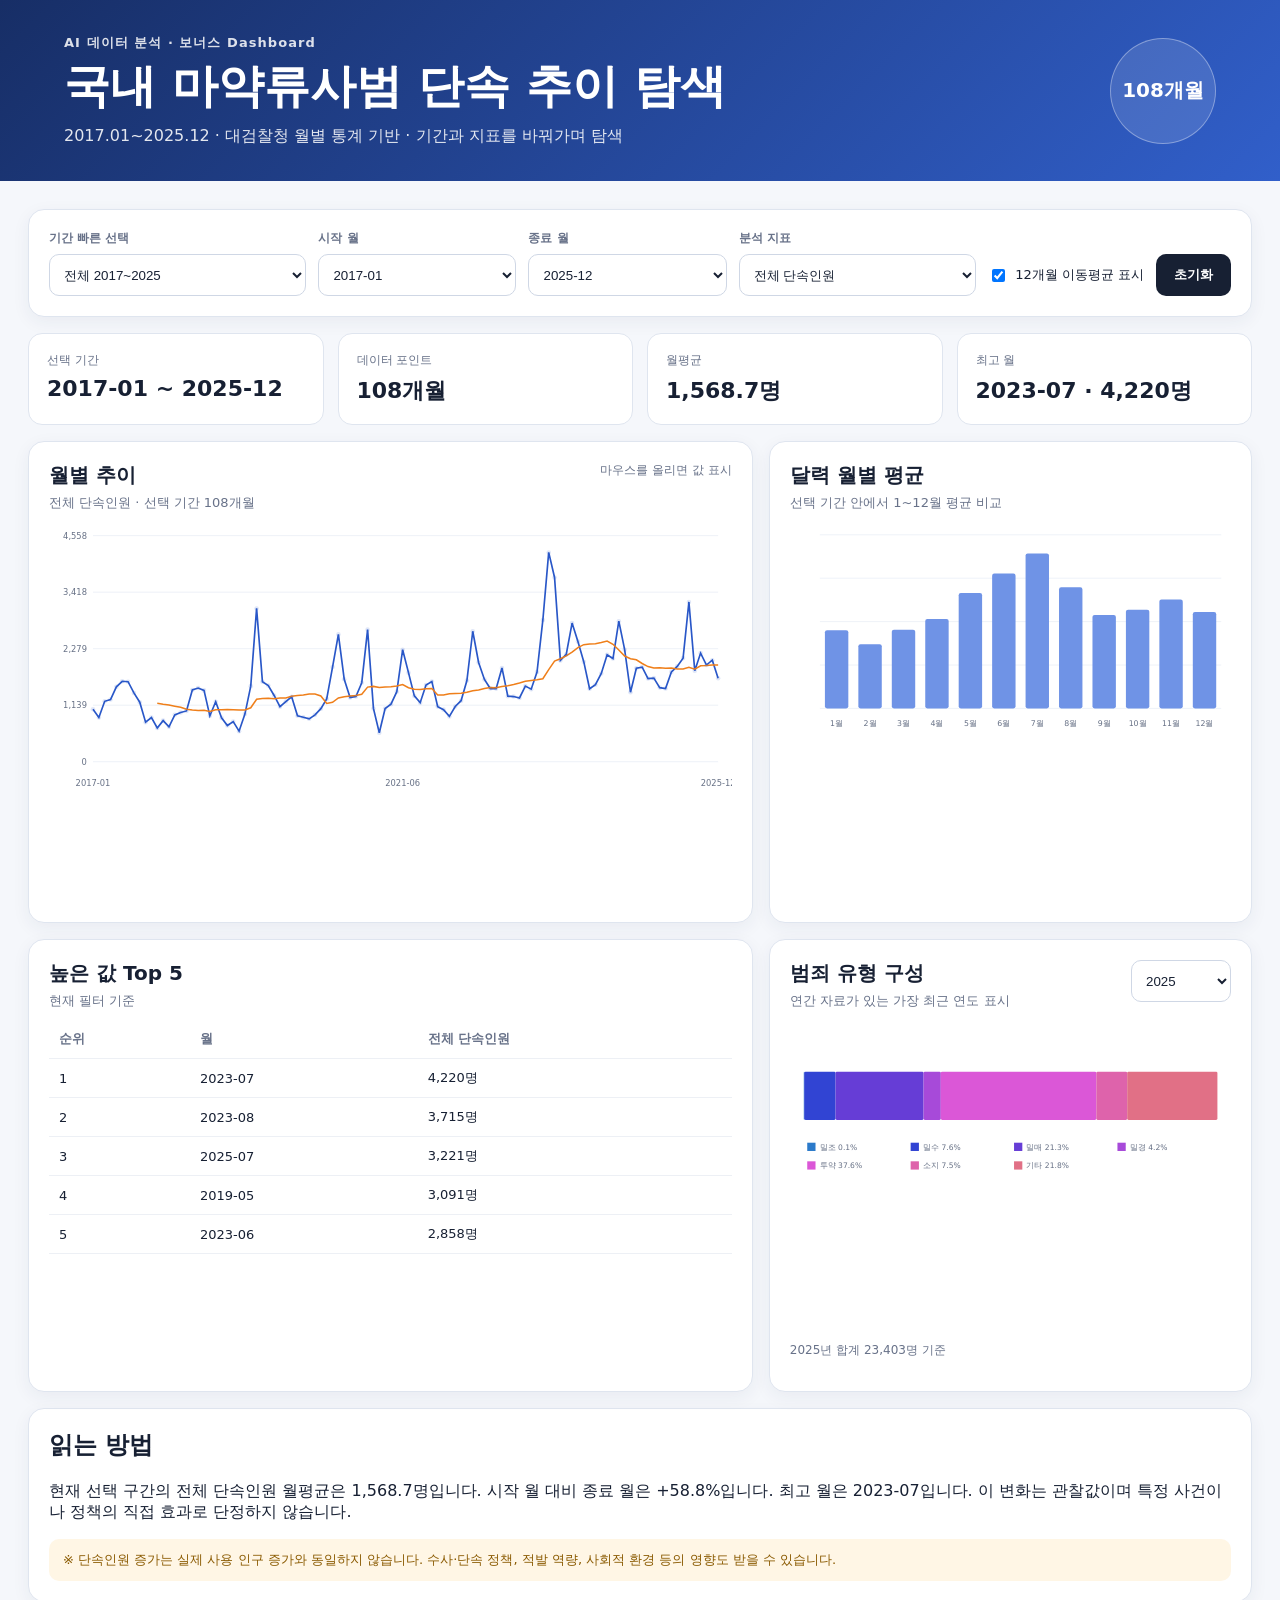
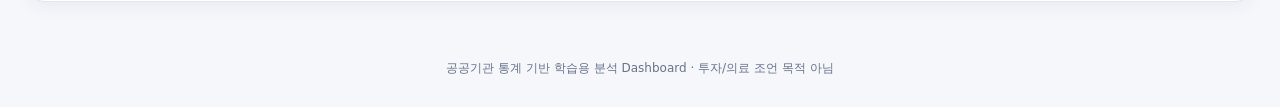
==== docs/index.html @ 71b2c0d4 "Initial commit: drug trend analysis project" ====
<!doctype html>
<html lang="ko">
<head>
  <meta charset="utf-8" />
  <meta name="viewport" content="width=device-width, initial-scale=1" />
  <title>마약류사범 데이터 탐색 Dashboard</title>
  <link rel="stylesheet" href="./style.css" />
</head>
<body>
  <header class="hero">
    <div>
      <p class="eyebrow">AI 데이터 분석 · 보너스 Dashboard</p>
      <h1>국내 마약류사범 단속 추이 탐색</h1>
      <p class="sub">2017.01~2025.12 · 대검찰청 월별 통계 기반 · 기간과 지표를 바꿔가며 탐색</p>
    </div>
    <div class="badge">108개월</div>
  </header>

  <main>
    <section class="panel controls">
      <div class="control">
        <label for="preset">기간 빠른 선택</label>
        <select id="preset">
          <option value="all">전체 2017~2025</option>
          <option value="pre">코로나 이전 2017~2019</option>
          <option value="covid">유행·제약 2020~2022</option>
          <option value="post">이후 2023~2025</option>
        </select>
      </div>
      <div class="control"><label for="start">시작 월</label><select id="start"></select></div>
      <div class="control"><label for="end">종료 월</label><select id="end"></select></div>
      <div class="control">
        <label for="series">분석 지표</label>
        <select id="series">
          <option value="total">전체 단속인원</option>
          <option value="psychotropics">향정신성의약품</option>
          <option value="cannabis">대마</option>
          <option value="narcotics">마약</option>
        </select>
      </div>
      <label class="check"><input id="maToggle" type="checkbox" checked /> 12개월 이동평균 표시</label>
      <button id="reset" type="button">초기화</button>
    </section>

    <section class="kpis">
      <article class="kpi"><span>선택 기간</span><strong id="kPeriod">-</strong></article>
      <article class="kpi"><span>데이터 포인트</span><strong id="kCount">-</strong></article>
      <article class="kpi"><span>월평균</span><strong id="kAvg">-</strong></article>
      <article class="kpi"><span>최고 월</span><strong id="kMax">-</strong></article>
    </section>

    <section class="grid2">
      <article class="panel chart-panel">
        <div class="section-head"><div><h2>월별 추이</h2><p id="seriesDesc"></p></div><span class="hint">마우스를 올리면 값 표시</span></div>
        <div id="lineChart" class="chart"></div>
      </article>
      <article class="panel chart-panel">
        <div class="section-head"><div><h2>달력 월별 평균</h2><p>선택 기간 안에서 1~12월 평균 비교</p></div></div>
        <div id="monthChart" class="chart compact"></div>
      </article>
    </section>

    <section class="grid2">
      <article class="panel">
        <div class="section-head"><div><h2>높은 값 Top 5</h2><p>현재 필터 기준</p></div></div>
        <div id="topTable"></div>
      </article>
      <article class="panel">
        <div class="section-head"><div><h2>범죄 유형 구성</h2><p>연간 자료가 있는 가장 최근 연도 표시</p></div><select id="offenseYear"></select></div>
        <div id="offenseChart" class="chart compact"></div>
        <p id="offenseNote" class="note"></p>
      </article>
    </section>

    <section class="panel interpretation">
      <h2>읽는 방법</h2>
      <p id="interpretation"></p>
      <p class="warning">※ 단속인원 증가는 실제 사용 인구 증가와 동일하지 않습니다. 수사·단속 정책, 적발 역량, 사회적 환경 등의 영향도 받을 수 있습니다.</p>
    </section>
  </main>

  <footer>공공기관 통계 기반 학습용 분석 Dashboard · 투자/의료 조언 목적 아님</footer>
  <div id="tooltip" class="tooltip" hidden></div>
  <script src="./data.js"></script>
  <script src="./script.js"></script>
</body>
</html>
---- docs/style.css ----
:root{--bg:#f5f7fb;--panel:#fff;--text:#172033;--muted:#687289;--line:#dfe5ef;--accent:#2957c8;--accent2:#6a8de3;--soft:#eef3ff;--warn:#8a5a00}*{box-sizing:border-box}body{margin:0;font-family:"Malgun Gothic","Apple SD Gothic Neo",system-ui,sans-serif;background:var(--bg);color:var(--text)}.hero{display:flex;justify-content:space-between;align-items:center;padding:34px max(5vw,28px);background:linear-gradient(135deg,#172e66,#315fca);color:#fff}.hero h1{margin:4px 0 8px;font-size:clamp(28px,4vw,46px)}.eyebrow{margin:0;font-size:13px;letter-spacing:.08em;font-weight:700;opacity:.85}.sub{margin:0;opacity:.88}.badge{min-width:106px;height:106px;border-radius:50%;display:grid;place-items:center;border:1px solid rgba(255,255,255,.35);background:rgba(255,255,255,.12);font-weight:800;font-size:20px}main{max-width:1500px;margin:0 auto;padding:28px}.panel{background:var(--panel);border:1px solid var(--line);border-radius:16px;padding:20px;box-shadow:0 5px 18px rgba(35,50,83,.06)}.controls{display:grid;grid-template-columns:1.3fr 1fr 1fr 1.2fr auto auto;gap:12px;align-items:end}.control label{display:block;font-size:12px;font-weight:700;color:var(--muted);margin:0 0 7px}select,button{width:100%;height:42px;border:1px solid #cfd7e5;border-radius:10px;background:#fff;padding:0 10px;color:var(--text)}button{width:auto;background:var(--text);color:#fff;border:0;padding:0 18px;font-weight:700;cursor:pointer}.check{height:42px;display:flex;align-items:center;gap:7px;white-space:nowrap;font-size:13px}.kpis{display:grid;grid-template-columns:repeat(4,1fr);gap:14px;margin:16px 0}.kpi{background:#fff;border:1px solid var(--line);border-radius:14px;padding:18px}.kpi span{display:block;color:var(--muted);font-size:12px;margin-bottom:7px}.kpi strong{font-size:22px}.grid2{display:grid;grid-template-columns:1.5fr 1fr;gap:16px;margin-bottom:16px}.section-head{display:flex;justify-content:space-between;gap:12px;align-items:start;margin-bottom:10px}.section-head h2{margin:0;font-size:20px}.section-head p{margin:5px 0 0;color:var(--muted);font-size:13px}.section-head select{width:auto;min-width:100px}.hint{font-size:12px;color:var(--muted)}.chart{min-height:380px;position:relative}.chart.compact{min-height:310px}.chart svg{display:block;width:100%;height:100%}.axis{stroke:#aeb9c9;stroke-width:1}.grid{stroke:#e8edf5;stroke-width:1}.line-main{fill:none;stroke:#2957c8;stroke-width:2.2}.line-ma{fill:none;stroke:#ef7f1a;stroke-width:2}.dot{fill:#2957c8}.bar{fill:#6f93e6}.bar:hover,.segment:hover{opacity:.8}.label{font-size:11px;fill:#667085}.value-label{font-size:10px;fill:#3d4657}.table{width:100%;border-collapse:collapse}.table th,.table td{text-align:left;padding:10px;border-bottom:1px solid #edf0f5;font-size:13px}.table th{color:var(--muted)}.note{font-size:12px;color:var(--muted)}.interpretation{margin-top:16px}.interpretation h2{margin-top:0}.warning{margin:12px 0 0;padding:12px 14px;border-radius:10px;background:#fff6e5;color:var(--warn);font-size:13px}footer{text-align:center;padding:30px;color:var(--muted);font-size:12px}.tooltip{position:fixed;z-index:20;background:#101827;color:#fff;padding:7px 9px;border-radius:8px;font-size:12px;pointer-events:none;box-shadow:0 6px 18px rgba(0,0,0,.2)}@media(max-width:1000px){.controls{grid-template-columns:repeat(2,1fr)}.kpis{grid-template-columns:repeat(2,1fr)}.grid2{grid-template-columns:1fr}.badge{display:none}}@media(max-width:560px){main{padding:16px}.controls{grid-template-columns:1fr}.kpis{grid-template-columns:1fr}.hero{padding:28px 18px}.check{height:auto}.chart{min-height:300px}}
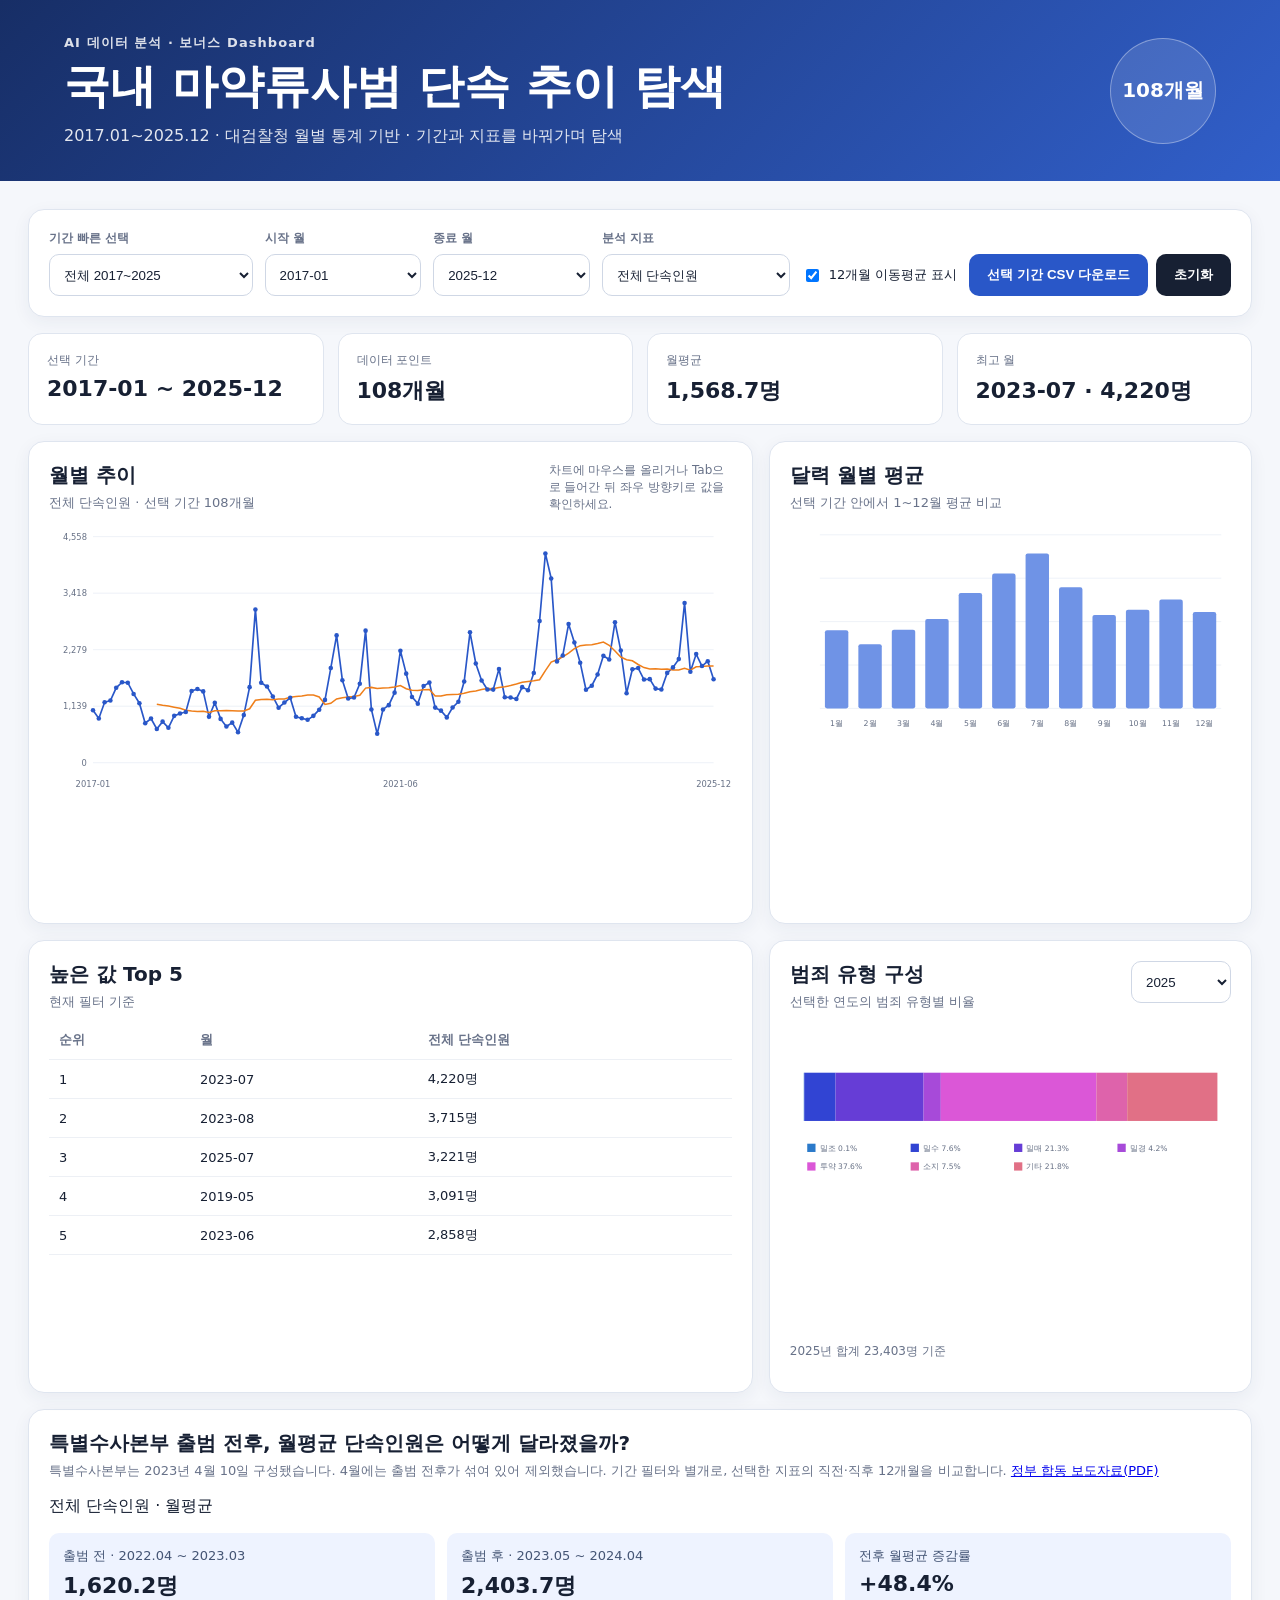
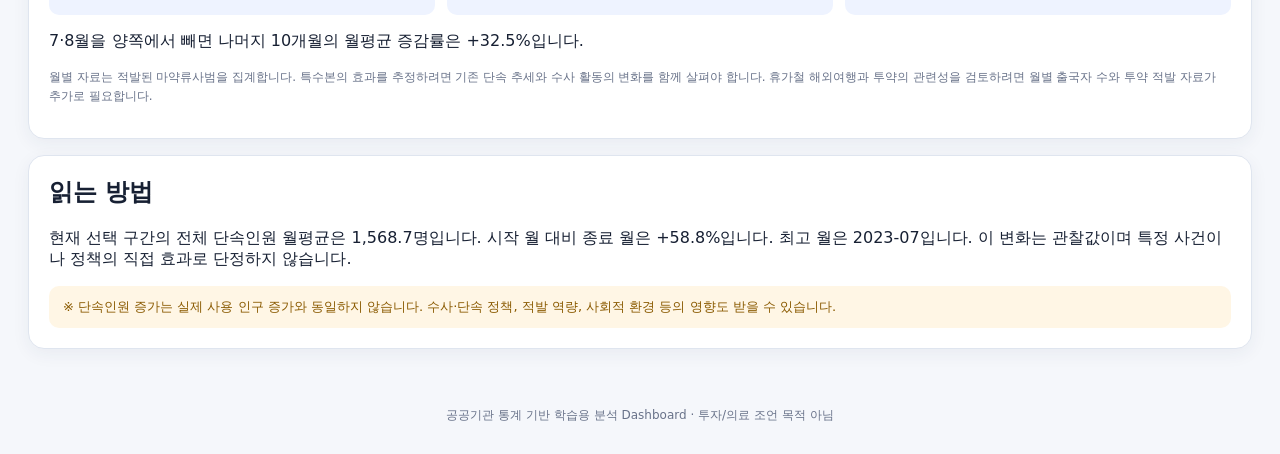
==== commit e0a22f3c: "Improve validation dashboard and project documentation" ====
--- a/docs/index.html
+++ b/docs/index.html
@@ -16,7 +16,9 @@
     <div class="badge">108개월</div>
   </header>
 
-  <main>
+  <p id="loadError" class="load-error" role="alert" hidden>통계 데이터를 불러올 수 없습니다. data.js 파일을 확인한 후 페이지를 새로 고쳐 주세요.</p>
+  <noscript><p class="load-error">대시보드를 사용하려면 브라우저에서 JavaScript를 켜 주세요.</p></noscript>
+  <main id="dashboardContent">
     <section class="panel controls">
       <div class="control">
         <label for="preset">기간 빠른 선택</label>
@@ -25,6 +27,7 @@
           <option value="pre">코로나 이전 2017~2019</option>
           <option value="covid">유행·제약 2020~2022</option>
           <option value="post">이후 2023~2025</option>
+          <option value="custom" disabled>직접 선택한 기간</option>
         </select>
       </div>
       <div class="control"><label for="start">시작 월</label><select id="start"></select></div>
@@ -39,7 +42,10 @@
         </select>
       </div>
       <label class="check"><input id="maToggle" type="checkbox" checked /> 12개월 이동평균 표시</label>
-      <button id="reset" type="button">초기화</button>
+      <div class="actions">
+        <button id="downloadCsv" type="button">선택 기간 CSV 다운로드</button>
+        <button id="reset" type="button">초기화</button>
+      </div>
     </section>
 
     <section class="kpis">
@@ -51,7 +57,7 @@
 
     <section class="grid2">
       <article class="panel chart-panel">
-        <div class="section-head"><div><h2>월별 추이</h2><p id="seriesDesc"></p></div><span class="hint">마우스를 올리면 값 표시</span></div>
+        <div class="section-head"><div><h2>월별 추이</h2><p id="seriesDesc"></p></div><span class="hint" id="chartHelp">차트에 마우스를 올리거나 Tab으로 들어간 뒤 좌우 방향키로 값을 확인하세요.</span></div>
         <div id="lineChart" class="chart"></div>
       </article>
       <article class="panel chart-panel">
@@ -66,10 +72,25 @@
         <div id="topTable"></div>
       </article>
       <article class="panel">
-        <div class="section-head"><div><h2>범죄 유형 구성</h2><p>연간 자료가 있는 가장 최근 연도 표시</p></div><select id="offenseYear"></select></div>
+        <div class="section-head"><div><h2>범죄 유형 구성</h2><p>선택한 연도의 범죄 유형별 비율</p></div><select id="offenseYear" aria-label="범죄 유형 통계 연도"></select></div>
         <div id="offenseChart" class="chart compact"></div>
         <p id="offenseNote" class="note"></p>
       </article>
+    </section>
+
+    <section class="panel comparison" aria-labelledby="comparisonHeading">
+      <div class="section-head">
+        <div><h2 id="comparisonHeading">특별수사본부 출범 전후, 월평균 단속인원은 어떻게 달라졌을까?</h2>
+        <p>특별수사본부는 2023년 4월 10일 구성됐습니다. 4월에는 출범 전후가 섞여 있어 제외했습니다. 기간 필터와 별개로, 선택한 지표의 직전·직후 12개월을 비교합니다. <a href="https://www.spo.go.kr/common/board/Download.do?bcIdx=1036561&amp;cbIdx=1403&amp;streFileNm=863a3bdd-3757-4032-8c2a-06c96091c9a9.pdf">정부 합동 보도자료(PDF)</a></p></div>
+      </div>
+      <p id="comparisonMetric"></p>
+      <dl class="comparison-values" id="comparisonValues">
+        <div><dt>출범 전 · 2022.04 ~ 2023.03</dt><dd id="beforeMean"></dd></div>
+        <div><dt>출범 후 · 2023.05 ~ 2024.04</dt><dd id="afterMean"></dd></div>
+        <div><dt>전후 월평균 증감률</dt><dd id="changeRate"></dd></div>
+      </dl>
+      <p id="summerComparison"></p>
+      <p class="note">월별 자료는 적발된 마약류사범을 집계합니다. 특수본의 효과를 추정하려면 기존 단속 추세와 수사 활동의 변화를 함께 살펴야 합니다. 휴가철 해외여행과 투약의 관련성을 검토하려면 월별 출국자 수와 투약 적발 자료가 추가로 필요합니다.</p>
     </section>
 
     <section class="panel interpretation">
@@ -80,8 +101,10 @@
   </main>
 
   <footer>공공기관 통계 기반 학습용 분석 Dashboard · 투자/의료 조언 목적 아님</footer>
-  <div id="tooltip" class="tooltip" hidden></div>
+  <div id="tooltip" class="tooltip" role="tooltip" hidden></div>
   <script src="./data.js"></script>
+  <script src="./core.js"></script>
+  <script src="./comparison.js"></script>
   <script src="./script.js"></script>
 </body>
-</html>+</html>
--- a/docs/style.css
+++ b/docs/style.css
@@ -1 +1,49 @@
-:root{--bg:#f5f7fb;--panel:#fff;--text:#172033;--muted:#687289;--line:#dfe5ef;--accent:#2957c8;--accent2:#6a8de3;--soft:#eef3ff;--warn:#8a5a00}*{box-sizing:border-box}body{margin:0;font-family:"Malgun Gothic","Apple SD Gothic Neo",system-ui,sans-serif;background:var(--bg);color:var(--text)}.hero{display:flex;justify-content:space-between;align-items:center;padding:34px max(5vw,28px);background:linear-gradient(135deg,#172e66,#315fca);color:#fff}.hero h1{margin:4px 0 8px;font-size:clamp(28px,4vw,46px)}.eyebrow{margin:0;font-size:13px;letter-spacing:.08em;font-weight:700;opacity:.85}.sub{margin:0;opacity:.88}.badge{min-width:106px;height:106px;border-radius:50%;display:grid;place-items:center;border:1px solid rgba(255,255,255,.35);background:rgba(255,255,255,.12);font-weight:800;font-size:20px}main{max-width:1500px;margin:0 auto;padding:28px}.panel{background:var(--panel);border:1px solid var(--line);border-radius:16px;padding:20px;box-shadow:0 5px 18px rgba(35,50,83,.06)}.controls{display:grid;grid-template-columns:1.3fr 1fr 1fr 1.2fr auto auto;gap:12px;align-items:end}.control label{display:block;font-size:12px;font-weight:700;color:var(--muted);margin:0 0 7px}select,button{width:100%;height:42px;border:1px solid #cfd7e5;border-radius:10px;background:#fff;padding:0 10px;color:var(--text)}button{width:auto;background:var(--text);color:#fff;border:0;padding:0 18px;font-weight:700;cursor:pointer}.check{height:42px;display:flex;align-items:center;gap:7px;white-space:nowrap;font-size:13px}.kpis{display:grid;grid-template-columns:repeat(4,1fr);gap:14px;margin:16px 0}.kpi{background:#fff;border:1px solid var(--line);border-radius:14px;padding:18px}.kpi span{display:block;color:var(--muted);font-size:12px;margin-bottom:7px}.kpi strong{font-size:22px}.grid2{display:grid;grid-template-columns:1.5fr 1fr;gap:16px;margin-bottom:16px}.section-head{display:flex;justify-content:space-between;gap:12px;align-items:start;margin-bottom:10px}.section-head h2{margin:0;font-size:20px}.section-head p{margin:5px 0 0;color:var(--muted);font-size:13px}.section-head select{width:auto;min-width:100px}.hint{font-size:12px;color:var(--muted)}.chart{min-height:380px;position:relative}.chart.compact{min-height:310px}.chart svg{display:block;width:100%;height:100%}.axis{stroke:#aeb9c9;stroke-width:1}.grid{stroke:#e8edf5;stroke-width:1}.line-main{fill:none;stroke:#2957c8;stroke-width:2.2}.line-ma{fill:none;stroke:#ef7f1a;stroke-width:2}.dot{fill:#2957c8}.bar{fill:#6f93e6}.bar:hover,.segment:hover{opacity:.8}.label{font-size:11px;fill:#667085}.value-label{font-size:10px;fill:#3d4657}.table{width:100%;border-collapse:collapse}.table th,.table td{text-align:left;padding:10px;border-bottom:1px solid #edf0f5;font-size:13px}.table th{color:var(--muted)}.note{font-size:12px;color:var(--muted)}.interpretation{margin-top:16px}.interpretation h2{margin-top:0}.warning{margin:12px 0 0;padding:12px 14px;border-radius:10px;background:#fff6e5;color:var(--warn);font-size:13px}footer{text-align:center;padding:30px;color:var(--muted);font-size:12px}.tooltip{position:fixed;z-index:20;background:#101827;color:#fff;padding:7px 9px;border-radius:8px;font-size:12px;pointer-events:none;box-shadow:0 6px 18px rgba(0,0,0,.2)}@media(max-width:1000px){.controls{grid-template-columns:repeat(2,1fr)}.kpis{grid-template-columns:repeat(2,1fr)}.grid2{grid-template-columns:1fr}.badge{display:none}}@media(max-width:560px){main{padding:16px}.controls{grid-template-columns:1fr}.kpis{grid-template-columns:1fr}.hero{padding:28px 18px}.check{height:auto}.chart{min-height:300px}}+:root{--bg:#f5f7fb;--panel:#fff;--text:#172033;--muted:#687289;--line:#dfe5ef;--accent:#2957c8;--accent2:#6a8de3;--soft:#eef3ff;--warn:#8a5a00}*{box-sizing:border-box}body{margin:0;font-family:"Malgun Gothic","Apple SD Gothic Neo",system-ui,sans-serif;background:var(--bg);color:var(--text)}.hero{display:flex;justify-content:space-between;align-items:center;padding:34px max(5vw,28px);background:linear-gradient(135deg,#172e66,#315fca);color:#fff}.hero h1{margin:4px 0 8px;font-size:clamp(28px,4vw,46px)}.eyebrow{margin:0;font-size:13px;letter-spacing:.08em;font-weight:700;opacity:.85}.sub{margin:0;opacity:.88}.badge{min-width:106px;height:106px;border-radius:50%;display:grid;place-items:center;border:1px solid rgba(255,255,255,.35);background:rgba(255,255,255,.12);font-weight:800;font-size:20px}main{max-width:1500px;margin:0 auto;padding:28px}.panel{background:var(--panel);border:1px solid var(--line);border-radius:16px;padding:20px;box-shadow:0 5px 18px rgba(35,50,83,.06)}.controls{display:grid;grid-template-columns:1.3fr 1fr 1fr 1.2fr auto auto;gap:12px;align-items:end}.control label{display:block;font-size:12px;font-weight:700;color:var(--muted);margin:0 0 7px}select,button{width:100%;height:42px;border:1px solid #cfd7e5;border-radius:10px;background:#fff;padding:0 10px;color:var(--text)}button{width:auto;background:var(--text);color:#fff;border:0;padding:0 18px;font-weight:700;cursor:pointer}.check{height:42px;display:flex;align-items:center;gap:7px;white-space:nowrap;font-size:13px}.kpis{display:grid;grid-template-columns:repeat(4,1fr);gap:14px;margin:16px 0}.kpi{background:#fff;border:1px solid var(--line);border-radius:14px;padding:18px}.kpi span{display:block;color:var(--muted);font-size:12px;margin-bottom:7px}.kpi strong{font-size:22px}.grid2{display:grid;grid-template-columns:1.5fr 1fr;gap:16px;margin-bottom:16px}.section-head{display:flex;justify-content:space-between;gap:12px;align-items:start;margin-bottom:10px}.section-head h2{margin:0;font-size:20px}.section-head p{margin:5px 0 0;color:var(--muted);font-size:13px}.section-head select{width:auto;min-width:100px}.hint{font-size:12px;color:var(--muted)}.chart{min-height:380px;position:relative}.chart.compact{min-height:310px}.chart svg{display:block;width:100%;height:100%}.axis{stroke:#aeb9c9;stroke-width:1}.grid{stroke:#e8edf5;stroke-width:1}.line-main{fill:none;stroke:#2957c8;stroke-width:2.2}.line-ma{fill:none;stroke:#ef7f1a;stroke-width:2}.dot{fill:#2957c8}.bar{fill:#6f93e6}.bar:hover,.segment:hover{opacity:.8}.label{font-size:11px;fill:#667085}.value-label{font-size:10px;fill:#3d4657}.table{width:100%;border-collapse:collapse}.table th,.table td{text-align:left;padding:10px;border-bottom:1px solid #edf0f5;font-size:13px}.table th{color:var(--muted)}.note{font-size:12px;color:var(--muted)}.interpretation{margin-top:16px}.interpretation h2{margin-top:0}.warning{margin:12px 0 0;padding:12px 14px;border-radius:10px;background:#fff6e5;color:var(--warn);font-size:13px}footer{text-align:center;padding:30px;color:var(--muted);font-size:12px}.tooltip{position:fixed;z-index:20;background:#101827;color:#fff;padding:7px 9px;border-radius:8px;font-size:12px;pointer-events:none;box-shadow:0 6px 18px rgba(0,0,0,.2)}@media(max-width:1000px){.controls{grid-template-columns:repeat(2,1fr)}.kpis{grid-template-columns:repeat(2,1fr)}.grid2{grid-template-columns:1fr}.badge{display:none}}@media(max-width:560px){main{padding:16px}.controls{grid-template-columns:1fr}.kpis{grid-template-columns:1fr}.hero{padding:28px 18px}.check{height:auto}.chart{min-height:300px}}
+/* Allow the chart to scroll within its panel on narrow screens. */
+.grid2 > .panel, .control { min-width: 0; }
+.comparison-values {
+  display: grid;
+  grid-template-columns: repeat(auto-fit, minmax(min(100%, 13rem), 1fr));
+  gap: 12px;
+  margin: 12px 0;
+}
+.comparison-values[hidden] { display: none; }
+.comparison-values div { padding: 14px; background: var(--soft); border-radius: 10px; }
+.comparison-values dt { color: #445575; font-size: 13px; }
+.comparison-values dd { margin: 6px 0 0; font-weight: 700; font-size: 22px; }
+.comparison .note { line-height: 1.6; }
+.chart { overflow-x: auto; }
+.actions { display: flex; align-items: center; gap: 8px; }
+.actions button { white-space: nowrap; }
+#downloadCsv { background: var(--accent); }
+.hint { max-width: 24ch; }
+.load-error {
+  max-width: 64ch;
+  margin: 24px auto;
+  padding: 16px;
+  border: 1px solid #d9b777;
+  border-radius: 10px;
+  background: #fff6e5;
+  color: #674000;
+}
+select:focus-visible, button:focus-visible, input:focus-visible, .chart:focus-visible {
+  outline: 3px solid var(--accent);
+  outline-offset: 2px;
+}
+.chart [data-tip]:focus-visible {
+  opacity: 1;
+  stroke: #172033;
+  stroke-width: 3px;
+}
+@media (max-width: 1150px) {
+  .controls { grid-template-columns: repeat(2, minmax(0, 1fr)); }
+}
+@media (max-width: 560px) {
+  .controls { grid-template-columns: minmax(0, 1fr); }
+  .actions { flex-wrap: wrap; }
+  .section-head { flex-wrap: wrap; }
+  .hint { max-width: none; }
+  .chart, .chart.compact { min-height: 0; }
+  .chart svg { min-width: 760px; height: auto; }
+  .chart.compact svg { min-width: 540px; }
+}
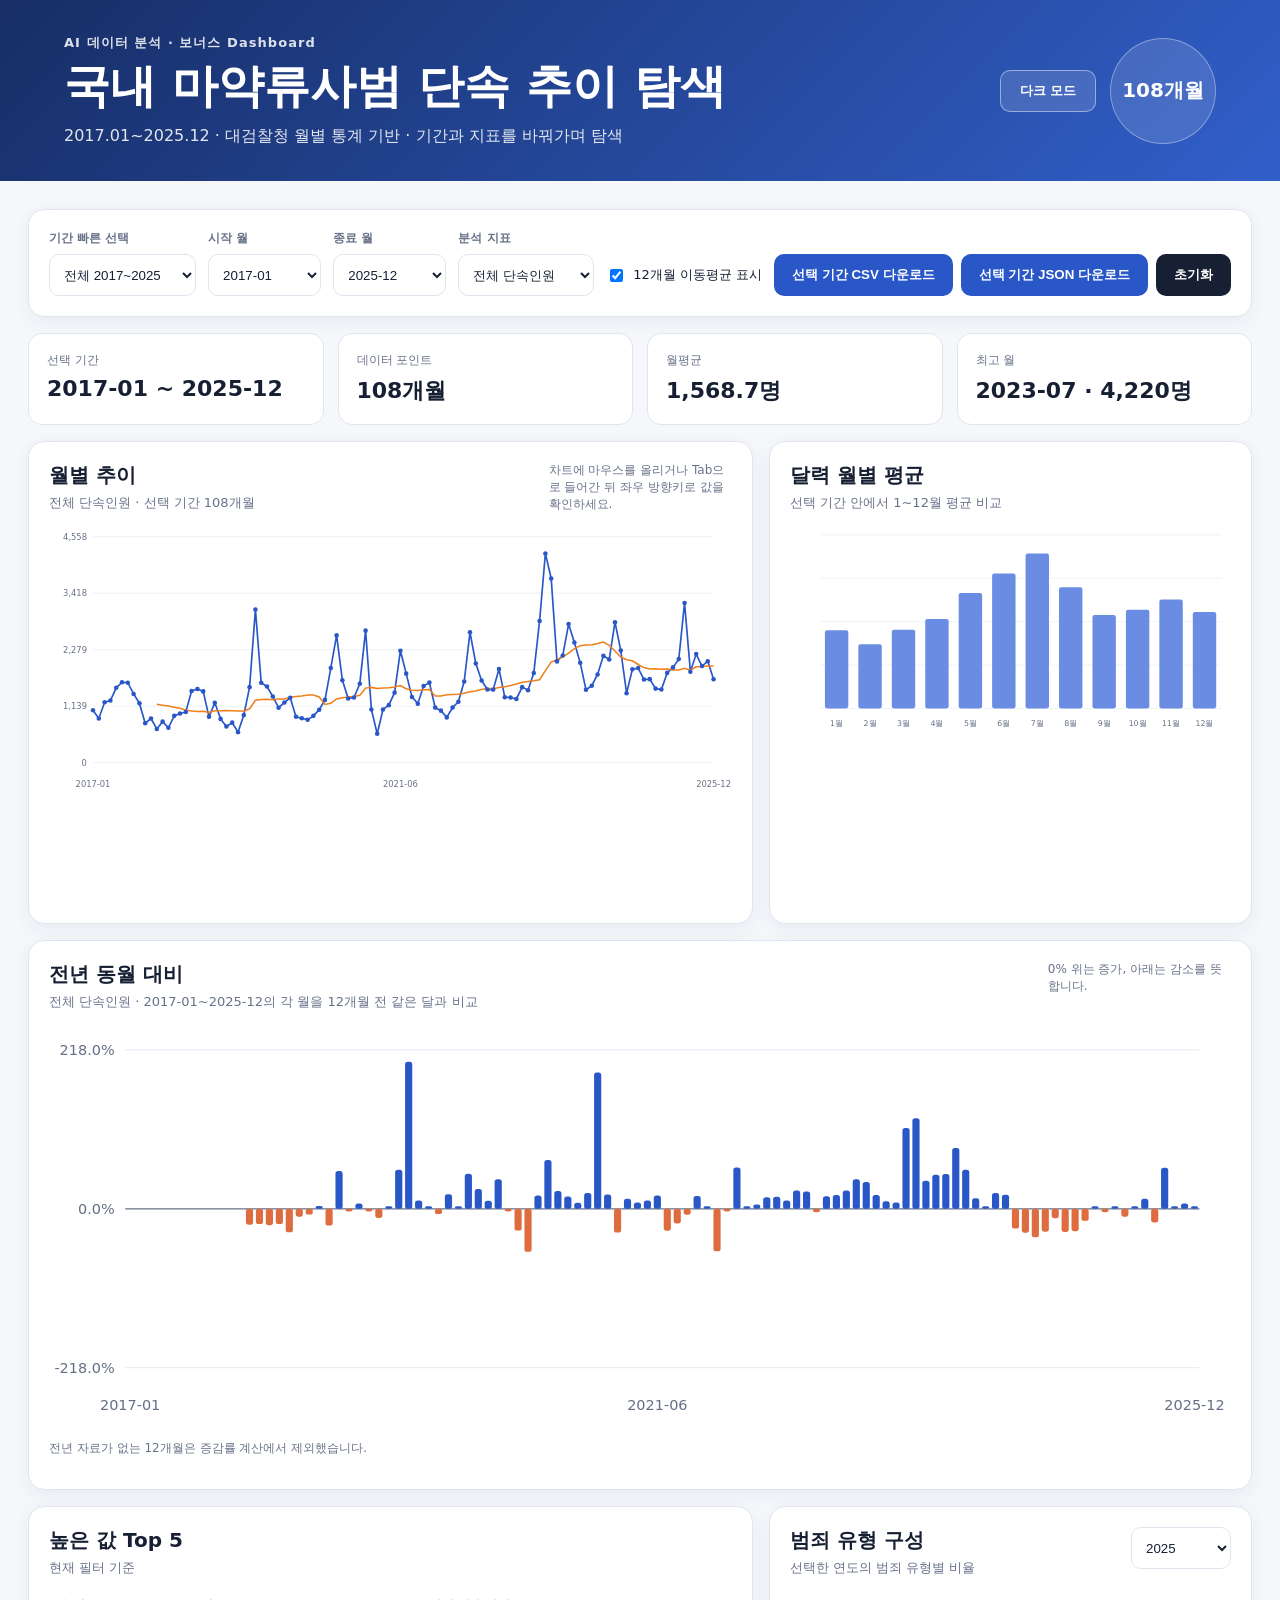
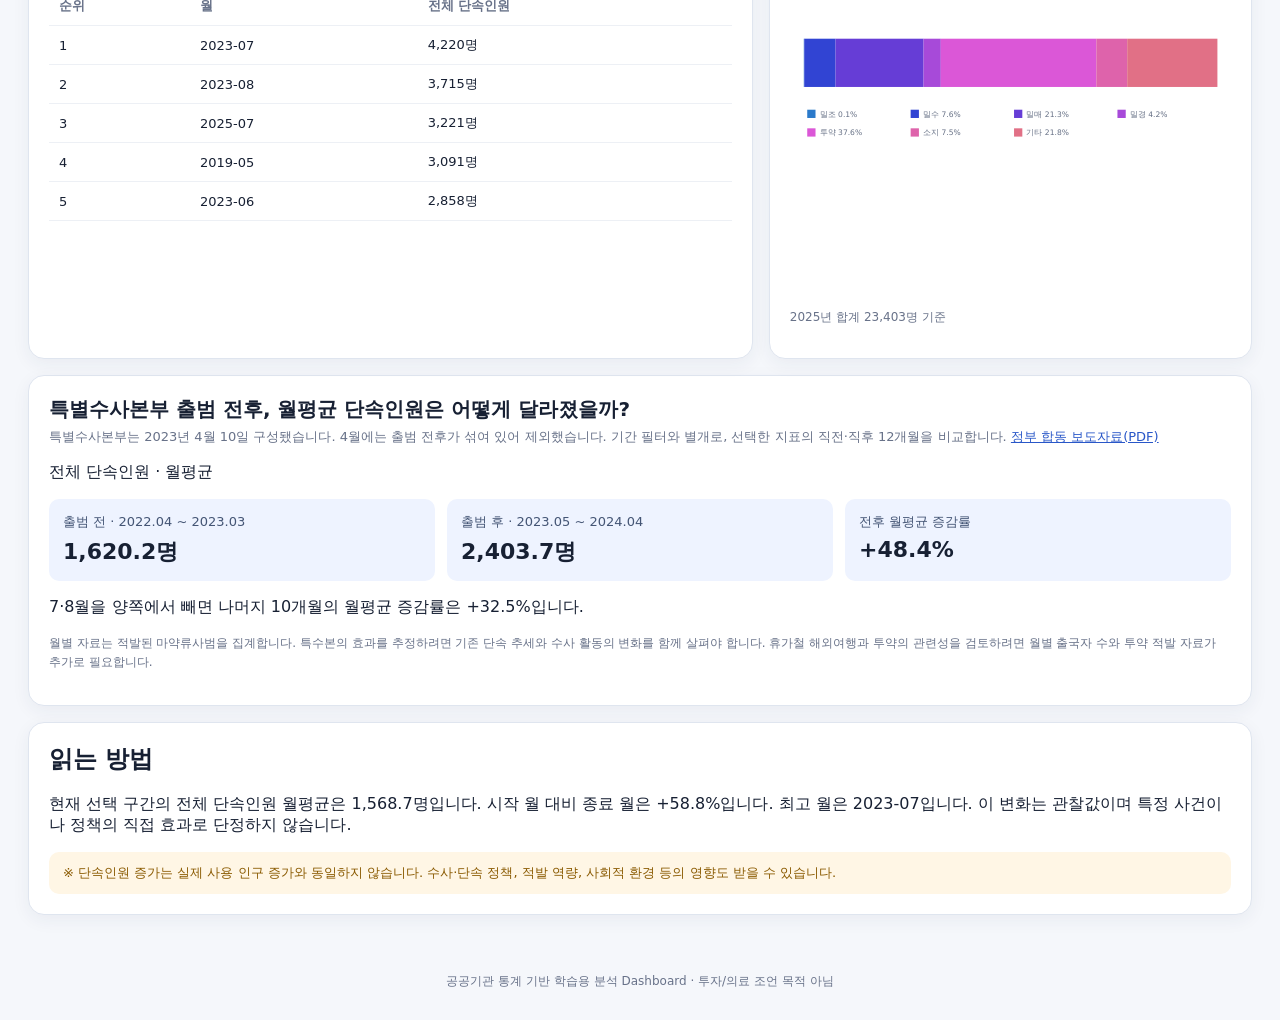
==== commit dd6139df: "Add adaptive dashboard features and data updater" ====
--- a/docs/index.html
+++ b/docs/index.html
@@ -4,6 +4,19 @@
   <meta charset="utf-8" />
   <meta name="viewport" content="width=device-width, initial-scale=1" />
   <title>마약류사범 데이터 탐색 Dashboard</title>
+  <script>
+    (() => {
+      try {
+        const saved = localStorage.getItem('drug-trend-theme');
+        const theme = saved === 'dark' || saved === 'light'
+          ? saved
+          : (matchMedia('(prefers-color-scheme: dark)').matches ? 'dark' : 'light');
+        document.documentElement.dataset.theme = theme;
+      } catch (_) {
+        document.documentElement.dataset.theme = 'light';
+      }
+    })();
+  </script>
   <link rel="stylesheet" href="./style.css" />
 </head>
 <body>
@@ -11,9 +24,12 @@
     <div>
       <p class="eyebrow">AI 데이터 분석 · 보너스 Dashboard</p>
       <h1>국내 마약류사범 단속 추이 탐색</h1>
-      <p class="sub">2017.01~2025.12 · 대검찰청 월별 통계 기반 · 기간과 지표를 바꿔가며 탐색</p>
+      <p id="dataCoverage" class="sub">데이터 범위를 확인하는 중입니다. · 대검찰청 월별 통계 기반</p>
     </div>
-    <div class="badge">108개월</div>
+    <div class="hero-tools">
+      <button id="themeToggle" class="theme-toggle" type="button" aria-pressed="false">다크 모드</button>
+      <div id="recordBadge" class="badge" title="월별 데이터 건수">-개월</div>
+    </div>
   </header>
 
   <p id="loadError" class="load-error" role="alert" hidden>통계 데이터를 불러올 수 없습니다. data.js 파일을 확인한 후 페이지를 새로 고쳐 주세요.</p>
@@ -23,10 +39,10 @@
       <div class="control">
         <label for="preset">기간 빠른 선택</label>
         <select id="preset">
-          <option value="all">전체 2017~2025</option>
+          <option value="all">전체</option>
           <option value="pre">코로나 이전 2017~2019</option>
           <option value="covid">유행·제약 2020~2022</option>
-          <option value="post">이후 2023~2025</option>
+          <option value="post">이후</option>
           <option value="custom" disabled>직접 선택한 기간</option>
         </select>
       </div>
@@ -44,6 +60,7 @@
       <label class="check"><input id="maToggle" type="checkbox" checked /> 12개월 이동평균 표시</label>
       <div class="actions">
         <button id="downloadCsv" type="button">선택 기간 CSV 다운로드</button>
+        <button id="downloadJson" type="button">선택 기간 JSON 다운로드</button>
         <button id="reset" type="button">초기화</button>
       </div>
     </section>
@@ -64,6 +81,18 @@
         <div class="section-head"><div><h2>달력 월별 평균</h2><p>선택 기간 안에서 1~12월 평균 비교</p></div></div>
         <div id="monthChart" class="chart compact"></div>
       </article>
+    </section>
+
+    <section class="panel chart-panel yoy-panel" aria-labelledby="yoyHeading">
+      <div class="section-head">
+        <div>
+          <h2 id="yoyHeading">전년 동월 대비</h2>
+          <p id="yoyDesc">각 월을 12개월 전 같은 달과 비교</p>
+        </div>
+        <span class="hint">0% 위는 증가, 아래는 감소를 뜻합니다.</span>
+      </div>
+      <div id="yoyChart" class="chart compact"></div>
+      <p id="yoyNote" class="note" aria-live="polite"></p>
     </section>
 
     <section class="grid2">
--- a/docs/style.css
+++ b/docs/style.css
@@ -1,4 +1,4 @@
-:root{--bg:#f5f7fb;--panel:#fff;--text:#172033;--muted:#687289;--line:#dfe5ef;--accent:#2957c8;--accent2:#6a8de3;--soft:#eef3ff;--warn:#8a5a00}*{box-sizing:border-box}body{margin:0;font-family:"Malgun Gothic","Apple SD Gothic Neo",system-ui,sans-serif;background:var(--bg);color:var(--text)}.hero{display:flex;justify-content:space-between;align-items:center;padding:34px max(5vw,28px);background:linear-gradient(135deg,#172e66,#315fca);color:#fff}.hero h1{margin:4px 0 8px;font-size:clamp(28px,4vw,46px)}.eyebrow{margin:0;font-size:13px;letter-spacing:.08em;font-weight:700;opacity:.85}.sub{margin:0;opacity:.88}.badge{min-width:106px;height:106px;border-radius:50%;display:grid;place-items:center;border:1px solid rgba(255,255,255,.35);background:rgba(255,255,255,.12);font-weight:800;font-size:20px}main{max-width:1500px;margin:0 auto;padding:28px}.panel{background:var(--panel);border:1px solid var(--line);border-radius:16px;padding:20px;box-shadow:0 5px 18px rgba(35,50,83,.06)}.controls{display:grid;grid-template-columns:1.3fr 1fr 1fr 1.2fr auto auto;gap:12px;align-items:end}.control label{display:block;font-size:12px;font-weight:700;color:var(--muted);margin:0 0 7px}select,button{width:100%;height:42px;border:1px solid #cfd7e5;border-radius:10px;background:#fff;padding:0 10px;color:var(--text)}button{width:auto;background:var(--text);color:#fff;border:0;padding:0 18px;font-weight:700;cursor:pointer}.check{height:42px;display:flex;align-items:center;gap:7px;white-space:nowrap;font-size:13px}.kpis{display:grid;grid-template-columns:repeat(4,1fr);gap:14px;margin:16px 0}.kpi{background:#fff;border:1px solid var(--line);border-radius:14px;padding:18px}.kpi span{display:block;color:var(--muted);font-size:12px;margin-bottom:7px}.kpi strong{font-size:22px}.grid2{display:grid;grid-template-columns:1.5fr 1fr;gap:16px;margin-bottom:16px}.section-head{display:flex;justify-content:space-between;gap:12px;align-items:start;margin-bottom:10px}.section-head h2{margin:0;font-size:20px}.section-head p{margin:5px 0 0;color:var(--muted);font-size:13px}.section-head select{width:auto;min-width:100px}.hint{font-size:12px;color:var(--muted)}.chart{min-height:380px;position:relative}.chart.compact{min-height:310px}.chart svg{display:block;width:100%;height:100%}.axis{stroke:#aeb9c9;stroke-width:1}.grid{stroke:#e8edf5;stroke-width:1}.line-main{fill:none;stroke:#2957c8;stroke-width:2.2}.line-ma{fill:none;stroke:#ef7f1a;stroke-width:2}.dot{fill:#2957c8}.bar{fill:#6f93e6}.bar:hover,.segment:hover{opacity:.8}.label{font-size:11px;fill:#667085}.value-label{font-size:10px;fill:#3d4657}.table{width:100%;border-collapse:collapse}.table th,.table td{text-align:left;padding:10px;border-bottom:1px solid #edf0f5;font-size:13px}.table th{color:var(--muted)}.note{font-size:12px;color:var(--muted)}.interpretation{margin-top:16px}.interpretation h2{margin-top:0}.warning{margin:12px 0 0;padding:12px 14px;border-radius:10px;background:#fff6e5;color:var(--warn);font-size:13px}footer{text-align:center;padding:30px;color:var(--muted);font-size:12px}.tooltip{position:fixed;z-index:20;background:#101827;color:#fff;padding:7px 9px;border-radius:8px;font-size:12px;pointer-events:none;box-shadow:0 6px 18px rgba(0,0,0,.2)}@media(max-width:1000px){.controls{grid-template-columns:repeat(2,1fr)}.kpis{grid-template-columns:repeat(2,1fr)}.grid2{grid-template-columns:1fr}.badge{display:none}}@media(max-width:560px){main{padding:16px}.controls{grid-template-columns:1fr}.kpis{grid-template-columns:1fr}.hero{padding:28px 18px}.check{height:auto}.chart{min-height:300px}}
+:root{color-scheme:light;--bg:#f5f7fb;--panel:#fff;--text:#172033;--muted:#687289;--line:#dfe5ef;--accent:#2957c8;--accent2:#6a8de3;--soft:#eef3ff;--warn:#8a5a00;--control:#fff;--gridline:#e8edf5;--label:#667085;--tableline:#edf0f5;--warningbg:#fff6e5;--tooltipbg:#101827;--tooltiptext:#fff}*{box-sizing:border-box}body{margin:0;font-family:"Malgun Gothic","Apple SD Gothic Neo",system-ui,sans-serif;background:var(--bg);color:var(--text)}.hero{display:flex;justify-content:space-between;align-items:center;padding:34px max(5vw,28px);background:linear-gradient(135deg,#172e66,#315fca);color:#fff}.hero h1{margin:4px 0 8px;font-size:clamp(28px,4vw,46px)}.eyebrow{margin:0;font-size:13px;letter-spacing:.08em;font-weight:700;opacity:.85}.sub{margin:0;opacity:.88}.hero-tools{display:flex;align-items:center;gap:14px}.theme-toggle{border:1px solid rgba(255,255,255,.45);background:rgba(255,255,255,.13);color:#fff}.badge{min-width:106px;height:106px;border-radius:50%;display:grid;place-items:center;border:1px solid rgba(255,255,255,.35);background:rgba(255,255,255,.12);font-weight:800;font-size:20px}main{max-width:1500px;margin:0 auto;padding:28px}.panel{background:var(--panel);border:1px solid var(--line);border-radius:16px;padding:20px;box-shadow:0 5px 18px rgba(35,50,83,.06)}.controls{display:grid;grid-template-columns:1.3fr 1fr 1fr 1.2fr auto auto;gap:12px;align-items:end}.control label{display:block;font-size:12px;font-weight:700;color:var(--muted);margin:0 0 7px}select,button{width:100%;height:42px;border:1px solid var(--line);border-radius:10px;background:var(--control);padding:0 10px;color:var(--text)}button{width:auto;background:var(--text);color:var(--control);border:0;padding:0 18px;font-weight:700;cursor:pointer}.check{height:42px;display:flex;align-items:center;gap:7px;white-space:nowrap;font-size:13px}.kpis{display:grid;grid-template-columns:repeat(4,1fr);gap:14px;margin:16px 0}.kpi{background:var(--panel);border:1px solid var(--line);border-radius:14px;padding:18px}.kpi span{display:block;color:var(--muted);font-size:12px;margin-bottom:7px}.kpi strong{font-size:22px}.grid2{display:grid;grid-template-columns:1.5fr 1fr;gap:16px;margin-bottom:16px}.section-head{display:flex;justify-content:space-between;gap:12px;align-items:start;margin-bottom:10px}.section-head h2{margin:0;font-size:20px}.section-head p{margin:5px 0 0;color:var(--muted);font-size:13px}.section-head select{width:auto;min-width:100px}.hint{font-size:12px;color:var(--muted)}.chart{min-height:380px;position:relative}.chart.compact{min-height:310px}.chart svg{display:block;width:100%;height:100%}.axis{stroke:var(--label);stroke-width:1}.grid{stroke:var(--gridline);stroke-width:1}.line-main{fill:none;stroke:var(--accent);stroke-width:2.2}.line-ma{fill:none;stroke:#ef7f1a;stroke-width:2}.dot{fill:var(--accent)}.bar{fill:var(--accent2)}.bar:hover,.segment:hover{opacity:.8}.label{font-size:11px;fill:var(--label)}.value-label{font-size:10px;fill:var(--text)}.table{width:100%;border-collapse:collapse}.table th,.table td{text-align:left;padding:10px;border-bottom:1px solid var(--tableline);font-size:13px}.table th{color:var(--muted)}.note{font-size:12px;color:var(--muted)}.interpretation{margin-top:16px}.interpretation h2{margin-top:0}.warning{margin:12px 0 0;padding:12px 14px;border-radius:10px;background:var(--warningbg);color:var(--warn);font-size:13px}a{color:var(--accent)}footer{text-align:center;padding:30px;color:var(--muted);font-size:12px}.tooltip{position:fixed;z-index:20;background:var(--tooltipbg);color:var(--tooltiptext);padding:7px 9px;border-radius:8px;font-size:12px;pointer-events:none;box-shadow:0 6px 18px rgba(0,0,0,.2)}@media(max-width:1000px){.controls{grid-template-columns:repeat(2,1fr)}.kpis{grid-template-columns:repeat(2,1fr)}.grid2{grid-template-columns:1fr}.badge{display:none}}@media(max-width:560px){main{padding:16px}.controls{grid-template-columns:1fr}.kpis{grid-template-columns:1fr}.hero{padding:28px 18px}.hero-tools{align-self:flex-start}.theme-toggle{padding:0 12px}.check{height:auto}.chart{min-height:300px}}
 /* Allow the chart to scroll within its panel on narrow screens. */
 .grid2 > .panel, .control { min-width: 0; }
 .comparison-values {
@@ -15,7 +15,8 @@
 .chart { overflow-x: auto; }
 .actions { display: flex; align-items: center; gap: 8px; }
 .actions button { white-space: nowrap; }
-#downloadCsv { background: var(--accent); }
+.theme-toggle { min-width: 96px; white-space: nowrap; flex-shrink: 0; }
+#downloadCsv, #downloadJson { background: var(--accent); color: #fff; }
 .hint { max-width: 24ch; }
 .load-error {
   max-width: 64ch;
@@ -35,8 +36,44 @@
   stroke: #172033;
   stroke-width: 3px;
 }
+.yoy-panel { min-width: 0; margin-bottom: 16px; }
+.yoy-bar.positive { fill: var(--accent); }
+.yoy-bar.negative { fill: #df6c3f; }
+.yoy-bar:hover { opacity: .8; }
+.empty-chart {
+  min-height: 240px;
+  margin: 0;
+  display: grid;
+  place-items: center;
+  color: var(--muted);
+  text-align: center;
+}
+:root[data-theme="dark"] {
+  color-scheme: dark;
+  --bg: #0c1320;
+  --panel: #151f30;
+  --text: #edf2fb;
+  --muted: #aeb9cc;
+  --line: #33435c;
+  --accent: #86a9ff;
+  --accent2: #789ce8;
+  --soft: #1d2b43;
+  --warn: #ffd27c;
+  --control: #101a2a;
+  --gridline: #2a3950;
+  --label: #b5c0d2;
+  --tableline: #2b3a50;
+  --warningbg: #332a18;
+  --tooltipbg: #f5f7fb;
+  --tooltiptext: #172033;
+}
+:root[data-theme="dark"] .panel { box-shadow: 0 7px 22px rgba(0,0,0,.28); }
+:root[data-theme="dark"] .comparison-values dt { color: var(--muted); }
+:root[data-theme="dark"] .load-error { background:#332a18; color:#ffe4a8; border-color:#765b22; }
+:root[data-theme="dark"] .chart [data-tip]:focus-visible { stroke:#fff; }
 @media (max-width: 1150px) {
   .controls { grid-template-columns: repeat(2, minmax(0, 1fr)); }
+  .actions { grid-column: 1 / -1; flex-wrap: wrap; }
 }
 @media (max-width: 560px) {
   .controls { grid-template-columns: minmax(0, 1fr); }
